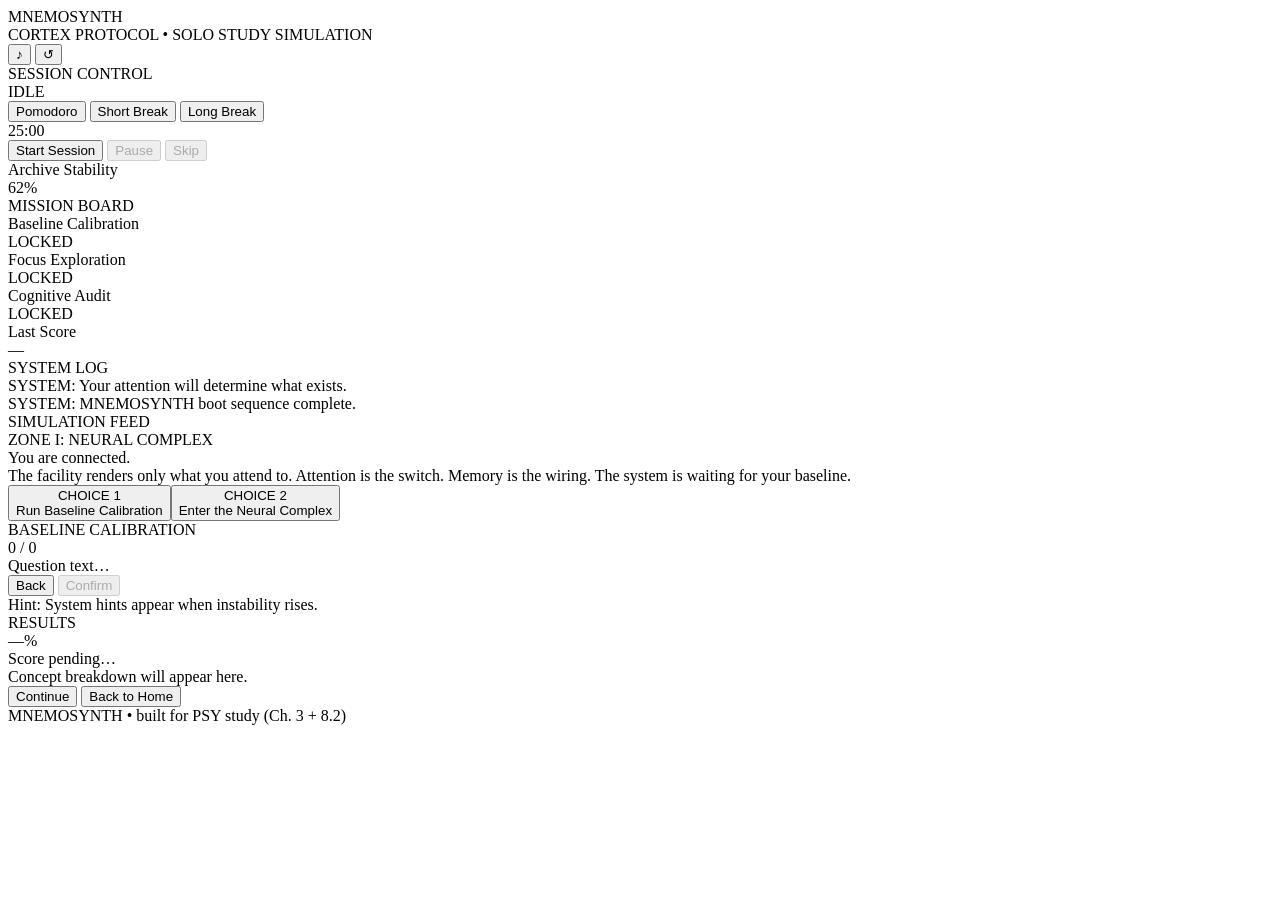
==== index.html @ 2e400c3a "The prototype." ====
<!doctype html>
<html lang="en">
<head>
  <meta charset="utf-8" />
  <meta name="viewport" content="width=device-width,initial-scale=1" />
  <title>MNEMOSYNTH</title>
  <link rel="stylesheet" href="./styles.css" />
</head>

<body>
  <!-- Background layers -->
  <div class="bg">
    <div class="starfield" aria-hidden="true"></div>
    <div class="vignette" aria-hidden="true"></div>
  </div>

  <header class="topbar">
    <div class="brand">
      <div class="brandMark" aria-hidden="true"></div>
      <div class="brandText">
        <div class="brandTitle">MNEMOSYNTH</div>
        <div class="brandSub">CORTEX PROTOCOL • SOLO STUDY SIMULATION</div>
      </div>
    </div>

    <div class="topControls">
      <button id="soundToggle" class="iconBtn" title="Sound">
        <span class="icon">♪</span>
      </button>
      <button id="resetBtn" class="iconBtn" title="Reset progress">
        <span class="icon">↺</span>
      </button>
    </div>
  </header>

  <main class="wrap">
    <!-- LEFT: Mission / Timer -->
    <section class="leftCol">
      <div class="card cardGlow">
        <div class="cardHeader">
          <div class="cardTitle">SESSION CONTROL</div>
          <div class="pill" id="sessionStatePill">IDLE</div>
        </div>

        <div class="timerBox">
          <div class="tabs" role="tablist" aria-label="Pomodoro modes">
            <button class="tab active" data-mode="focus" role="tab" aria-selected="true">Pomodoro</button>
            <button class="tab" data-mode="short" role="tab" aria-selected="false">Short Break</button>
            <button class="tab" data-mode="long" role="tab" aria-selected="false">Long Break</button>
          </div>

          <div class="timeReadout" id="timeReadout">25:00</div>

          <div class="timerBtns">
            <button id="startBtn" class="btn primary">Start Session</button>
            <button id="pauseBtn" class="btn ghost" disabled>Pause</button>
            <button id="skipBtn" class="btn ghost" disabled>Skip</button>
          </div>

          <div class="tinyRow">
            <div class="tinyLabel">Archive Stability</div>
            <div class="meter">
              <div class="meterFill" id="stabilityFill" style="width: 62%;"></div>
            </div>
            <div class="tinyValue" id="stabilityValue">62%</div>
          </div>
        </div>

        <div class="divider"></div>

        <div class="missionBoard">
          <div class="missionTitle">MISSION BOARD</div>
          <div class="missionItem">
            <div class="missionName">Baseline Calibration</div>
            <div class="missionTag" id="baselineTag">LOCKED</div>
          </div>
          <div class="missionItem">
            <div class="missionName">Focus Exploration</div>
            <div class="missionTag" id="focusTag">LOCKED</div>
          </div>
          <div class="missionItem">
            <div class="missionName">Cognitive Audit</div>
            <div class="missionTag" id="auditTag">LOCKED</div>
          </div>

          <div class="divider"></div>

          <div class="saveRow">
            <div class="saveLabel">Last Score</div>
            <div class="saveValue" id="lastScoreValue">—</div>
          </div>
        </div>
      </div>

      <div class="card">
        <div class="cardHeader">
          <div class="cardTitle">SYSTEM LOG</div>
        </div>
        <div id="terminal" class="terminal" role="log" aria-live="polite"></div>
      </div>
    </section>

    <!-- RIGHT: Story / Quiz -->
    <section class="rightCol">
      <div class="card storyCard">
        <div class="cardHeader">
          <div class="cardTitle">SIMULATION FEED</div>
          <div class="chip" id="chapterChip">ZONE I: NEURAL COMPLEX</div>
        </div>

        <div id="panel" class="panel">
          <div class="panelArt" aria-hidden="true">
            <div class="panelFrame"></div>
          </div>
          <div class="panelText">
            <div id="panelTitle" class="panelTitle">You are connected.</div>
            <div id="panelBody" class="panelBody">
              The facility renders only what you attend to. Your attention is the switch.
              Your memory is the wiring. The system is waiting for your baseline.
            </div>
          </div>
        </div>

        <div id="choices" class="choices"></div>
      </div>

      <div id="quizCard" class="card quizCard hidden" aria-live="polite">
        <div class="cardHeader">
          <div class="cardTitle" id="quizTitle">BASELINE CALIBRATION</div>
          <div class="pill" id="quizProgress">0 / 0</div>
        </div>

        <div class="quizBody">
          <div class="quizQ" id="quizQuestion">Question text…</div>
          <div class="quizOptions" id="quizOptions"></div>

          <div class="quizFooter">
            <button id="quizBackBtn" class="btn ghost hidden">Back</button>
            <button id="quizNextBtn" class="btn primary" disabled>Confirm</button>
          </div>

          <div class="hintRow">
            <span class="hintLabel">Hint:</span>
            <span id="hintText" class="hintText">System hints appear when instability rises.</span>
          </div>
        </div>
      </div>

      <div id="resultsCard" class="card hidden">
        <div class="cardHeader">
          <div class="cardTitle">RESULTS</div>
          <div class="pill" id="resultsPercent">—%</div>
        </div>
        <div class="resultsBody">
          <div class="resultsBig" id="resultsBig">Score pending…</div>
          <div class="resultsSmall" id="resultsSmall">Concept breakdown will appear here.</div>
          <div id="breakdown" class="breakdown"></div>

          <div class="resultsBtns">
            <button id="resultsContinueBtn" class="btn primary">Continue</button>
            <button id="resultsHomeBtn" class="btn ghost">Back to Home</button>
          </div>
        </div>
      </div>

    </section>
  </main>

  <footer class="footer">
    <span>MNEMOSYNTH • built for PSY study (Ch. 3 + 8.2)</span>
  </footer>

  <script type="module" src="./app.js"></script>
</body>
</html>
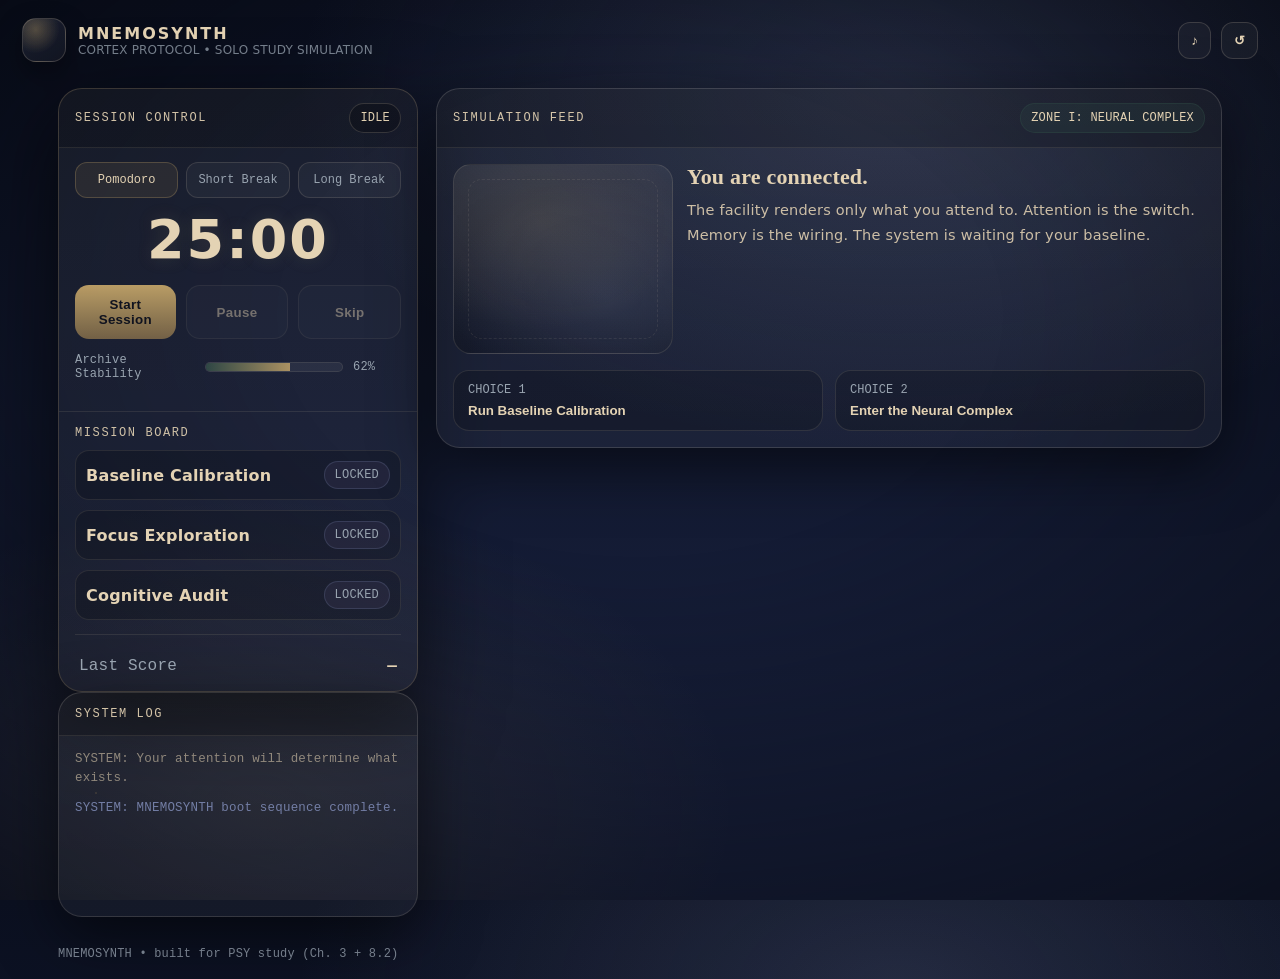
==== commit cda981f5: "Add MNEMOSYNTH site files" ====
--- a/index.html
+++ b/index.html
@@ -173,3 +173,4 @@
   <script type="module" src="./app.js"></script>
 </body>
 </html>
+
--- a/styles.css
+++ b/styles.css
@@ -0,0 +1,403 @@
+:root{
+  /* Your palette */
+  --midnight:#1A2342;
+  --gold:#C2A368;
+  --parchment:#E4D3B4;
+  --plum:#4A4066;
+  --moss:#2F4945;
+
+  --silver:#99A4B0;
+  --lilac:#818DB8;
+  --bronze:#7A6648;
+
+  --bg0:#0b1020;
+  --bg1:#0f1731;
+  --glass: rgba(255,255,255,.06);
+  --glass2: rgba(255,255,255,.08);
+  --border: rgba(228,211,180,.18);
+  --shadow: 0 18px 60px rgba(0,0,0,.55);
+
+  --radius: 18px;
+  --radius2: 24px;
+
+  --mono: ui-monospace, SFMono-Regular, Menlo, Monaco, Consolas, "Liberation Mono", "Courier New", monospace;
+  --sans: ui-sans-serif, system-ui, -apple-system, Segoe UI, Roboto, Helvetica, Arial, "Apple Color Emoji","Segoe UI Emoji";
+  --serif: ui-serif, Georgia, Cambria, "Times New Roman", Times, serif;
+}
+
+*{box-sizing:border-box}
+html,body{height:100%}
+body{
+  margin:0;
+  color: var(--parchment);
+  background: radial-gradient(1000px 600px at 70% 10%, rgba(129,141,184,.20), transparent 60%),
+              radial-gradient(800px 520px at 20% 90%, rgba(194,163,104,.12), transparent 60%),
+              linear-gradient(180deg, var(--bg0), var(--midnight));
+  font-family: var(--sans);
+  letter-spacing: .2px;
+  overflow-x:hidden;
+}
+
+.bg{position:fixed; inset:0; pointer-events:none; z-index:-2;}
+.starfield{
+  position:absolute; inset:-40px;
+  background:
+    radial-gradient(1px 1px at 15% 20%, rgba(228,211,180,.7) 50%, transparent 52%),
+    radial-gradient(1px 1px at 80% 30%, rgba(228,211,180,.5) 50%, transparent 52%),
+    radial-gradient(1px 1px at 35% 70%, rgba(228,211,180,.35) 50%, transparent 52%),
+    radial-gradient(1px 1px at 60% 85%, rgba(228,211,180,.35) 50%, transparent 52%),
+    radial-gradient(1px 1px at 90% 75%, rgba(228,211,180,.25) 50%, transparent 52%),
+    radial-gradient(2px 2px at 10% 85%, rgba(194,163,104,.35) 40%, transparent 42%);
+  filter: blur(.2px);
+  opacity:.75;
+}
+.vignette{
+  position:absolute; inset:0;
+  background: radial-gradient(1200px 800px at 50% 35%, transparent 30%, rgba(0,0,0,.55) 92%);
+}
+
+.topbar{
+  display:flex;
+  align-items:center;
+  justify-content:space-between;
+  padding: 18px 22px;
+}
+
+.brand{display:flex; gap:12px; align-items:center;}
+.brandMark{
+  width:44px; height:44px;
+  border-radius: 14px;
+  background:
+    radial-gradient(circle at 30% 25%, rgba(194,163,104,.35), transparent 55%),
+    linear-gradient(145deg, rgba(129,141,184,.16), rgba(255,255,255,.04));
+  border:1px solid rgba(228,211,180,.20);
+  box-shadow: 0 10px 26px rgba(0,0,0,.35);
+}
+.brandTitle{
+  font-weight:800;
+  letter-spacing: 2px;
+  color: var(--parchment);
+}
+.brandSub{
+  font-size:12px;
+  opacity:.75;
+  color: var(--silver);
+}
+
+.topControls{display:flex; gap:10px;}
+.iconBtn{
+  background: rgba(255,255,255,.04);
+  border:1px solid rgba(228,211,180,.18);
+  color: var(--parchment);
+  border-radius: 12px;
+  padding:10px 12px;
+  cursor:pointer;
+  transition: transform .12s ease, background .12s ease;
+}
+.iconBtn:hover{transform: translateY(-1px); background: rgba(255,255,255,.06);}
+.icon{font-weight:700}
+
+.wrap{
+  max-width: 1200px;
+  margin: 0 auto;
+  padding: 8px 18px 20px;
+  display:grid;
+  grid-template-columns: 360px 1fr;
+  gap: 18px;
+}
+
+@media (max-width: 980px){
+  .wrap{grid-template-columns: 1fr; }
+}
+
+.card{
+  background: linear-gradient(180deg, rgba(255,255,255,.06), rgba(255,255,255,.04));
+  border:1px solid rgba(228,211,180,.14);
+  border-radius: var(--radius2);
+  box-shadow: var(--shadow);
+  overflow:hidden;
+}
+
+.cardGlow{
+  border:1px solid rgba(194,163,104,.22);
+  box-shadow: 0 24px 80px rgba(0,0,0,.62);
+}
+
+.cardHeader{
+  padding: 14px 16px;
+  display:flex;
+  justify-content:space-between;
+  align-items:center;
+  border-bottom:1px solid rgba(228,211,180,.10);
+  background: rgba(0,0,0,.18);
+}
+.cardTitle{
+  font-family: var(--mono);
+  font-size: 12px;
+  letter-spacing: 1.6px;
+  opacity:.92;
+}
+.pill{
+  font-family: var(--mono);
+  font-size: 12px;
+  padding: 7px 10px;
+  border-radius: 999px;
+  border:1px solid rgba(228,211,180,.18);
+  background: rgba(0,0,0,.22);
+  color: var(--parchment);
+}
+.chip{
+  font-family: var(--mono);
+  font-size: 12px;
+  padding: 7px 10px;
+  border-radius: 999px;
+  background: rgba(47,73,69,.25);
+  border:1px solid rgba(47,73,69,.45);
+  color: var(--parchment);
+}
+
+.timerBox{padding: 14px 16px 16px;}
+.tabs{display:flex; gap:8px; margin-bottom:10px;}
+.tab{
+  flex:1;
+  background: rgba(255,255,255,.04);
+  border:1px solid rgba(228,211,180,.14);
+  color: var(--silver);
+  border-radius: 12px;
+  padding:10px 10px;
+  cursor:pointer;
+  font-family: var(--mono);
+  font-size: 12px;
+  transition: background .12s ease, transform .12s ease;
+}
+.tab:hover{transform: translateY(-1px)}
+.tab.active{
+  background: rgba(194,163,104,.10);
+  border-color: rgba(194,163,104,.28);
+  color: var(--parchment);
+}
+
+.timeReadout{
+  font-size: 54px;
+  font-weight: 800;
+  letter-spacing: 2px;
+  text-align:center;
+  margin: 6px 0 14px;
+  color: var(--parchment);
+  text-shadow: 0 0 18px rgba(194,163,104,.14);
+}
+
+.timerBtns{display:flex; gap:10px;}
+.btn{
+  border:none;
+  border-radius: 14px;
+  padding: 12px 14px;
+  cursor:pointer;
+  font-weight: 700;
+  letter-spacing: .3px;
+  flex:1;
+  transition: transform .12s ease, background .12s ease, opacity .12s ease;
+}
+.btn:disabled{opacity:.45; cursor:not-allowed}
+.btn:hover:not(:disabled){transform: translateY(-1px)}
+.primary{
+  background: linear-gradient(180deg, rgba(194,163,104,.95), rgba(122,102,72,.92));
+  color: #10131f;
+}
+.ghost{
+  background: rgba(255,255,255,.04);
+  border:1px solid rgba(228,211,180,.16);
+  color: var(--parchment);
+}
+
+.tinyRow{
+  margin-top: 14px;
+  display:grid;
+  grid-template-columns: 120px 1fr 48px;
+  gap:10px;
+  align-items:center;
+  font-size: 12px;
+  color: var(--silver);
+  font-family: var(--mono);
+}
+.meter{
+  height:10px;
+  border-radius:999px;
+  background: rgba(255,255,255,.06);
+  border:1px solid rgba(228,211,180,.10);
+  overflow:hidden;
+}
+.meterFill{
+  height:100%;
+  background: linear-gradient(90deg, rgba(47,73,69,.9), rgba(194,163,104,.85));
+}
+
+.divider{height:1px; background: rgba(228,211,180,.10); margin: 14px 0;}
+
+.missionBoard{padding: 0 16px 16px;}
+.missionTitle{font-family: var(--mono); font-size: 12px; letter-spacing: 1.6px; opacity:.9; margin-bottom:10px;}
+.missionItem{
+  display:flex; justify-content:space-between; align-items:center;
+  padding: 10px 10px;
+  border-radius: 14px;
+  background: rgba(0,0,0,.18);
+  border:1px solid rgba(228,211,180,.10);
+  margin-bottom: 10px;
+}
+.missionName{color: var(--parchment); font-weight:700}
+.missionTag{
+  font-family: var(--mono);
+  font-size: 12px;
+  padding: 6px 10px;
+  border-radius:999px;
+  background: rgba(74,64,102,.25);
+  border:1px solid rgba(129,141,184,.22);
+  color: var(--silver);
+}
+
+.saveRow{
+  display:flex; justify-content:space-between; align-items:center;
+  padding: 8px 4px 0;
+  font-family: var(--mono);
+  color: var(--silver);
+}
+.saveValue{color: var(--parchment); font-weight:800}
+
+.terminal{
+  padding: 14px 16px 16px;
+  font-family: var(--mono);
+  font-size: 12.5px;
+  line-height: 1.55;
+  color: rgba(228,211,180,.88);
+  min-height: 180px;
+}
+.logLine{opacity:.95; margin-bottom:10px}
+.logSys{color: rgba(129,141,184,.90)}
+.logWarn{color: rgba(194,163,104,.92)}
+.logOk{color: rgba(47,73,69,.95)}
+.logFaint{opacity:.65}
+
+.storyCard .panel{padding: 16px; display:grid; grid-template-columns: 220px 1fr; gap: 14px;}
+@media (max-width: 980px){
+  .storyCard .panel{grid-template-columns: 1fr; }
+}
+.panelArt{
+  min-height: 190px;
+  border-radius: 18px;
+  background:
+    radial-gradient(260px 180px at 40% 30%, rgba(194,163,104,.14), transparent 60%),
+    radial-gradient(240px 180px at 70% 70%, rgba(129,141,184,.16), transparent 65%),
+    linear-gradient(180deg, rgba(255,255,255,.06), rgba(0,0,0,.20));
+  border:1px solid rgba(228,211,180,.12);
+  position:relative;
+  overflow:hidden;
+}
+.panelFrame{
+  position:absolute; inset:14px;
+  border-radius: 14px;
+  border:1px dashed rgba(228,211,180,.22);
+  opacity:.45;
+}
+.panelTitle{
+  font-family: var(--serif);
+  font-size: 22px;
+  font-weight: 800;
+  margin-bottom: 8px;
+  color: var(--parchment);
+}
+.panelBody{
+  font-size: 14.5px;
+  line-height: 1.7;
+  color: rgba(228,211,180,.88);
+}
+
+.choices{
+  padding: 0 16px 16px;
+  display:flex;
+  gap: 12px;
+  flex-wrap:wrap;
+}
+.choiceBtn{
+  flex: 1 1 240px;
+  background: rgba(0,0,0,.18);
+  border:1px solid rgba(228,211,180,.12);
+  color: var(--parchment);
+  border-radius: 16px;
+  padding: 12px 14px;
+  cursor:pointer;
+  text-align:left;
+  transition: transform .12s ease, background .12s ease, border-color .12s ease;
+}
+.choiceBtn:hover{
+  transform: translateY(-1px);
+  background: rgba(255,255,255,.05);
+  border-color: rgba(194,163,104,.22);
+}
+.choiceTop{
+  font-family: var(--mono);
+  font-size: 12px;
+  color: var(--silver);
+  margin-bottom: 6px;
+}
+.choiceMain{font-weight:800}
+
+.quizCard .quizBody{padding: 16px;}
+.hidden{display:none !important;}
+.quizQ{
+  font-size: 18px;
+  font-weight: 800;
+  line-height:1.4;
+  margin-bottom: 14px;
+}
+.quizOptions{display:flex; flex-direction:column; gap:10px; margin-bottom: 14px;}
+.optionBtn{
+  background: rgba(0,0,0,.20);
+  border:1px solid rgba(228,211,180,.12);
+  color: rgba(228,211,180,.90);
+  border-radius: 16px;
+  padding: 12px 12px;
+  cursor:pointer;
+  text-align:left;
+  transition: transform .12s ease, border-color .12s ease, background .12s ease;
+}
+.optionBtn:hover{transform: translateY(-1px); border-color: rgba(194,163,104,.22);}
+.optionBtn.selected{
+  border-color: rgba(194,163,104,.42);
+  background: rgba(194,163,104,.08);
+}
+
+.quizFooter{display:flex; gap:10px; align-items:center; margin-top: 4px;}
+
+.hintRow{
+  margin-top: 12px;
+  font-family: var(--mono);
+  font-size: 12px;
+  color: var(--silver);
+}
+.hintLabel{color: rgba(194,163,104,.95)}
+.hintText{opacity:.9}
+
+.resultsBody{padding: 16px;}
+.resultsBig{font-size: 28px; font-weight: 900; margin: 6px 0 8px;}
+.resultsSmall{color: var(--silver); margin-bottom: 14px; line-height:1.5}
+.breakdown{display:flex; flex-direction:column; gap:10px; margin-bottom: 14px;}
+.breakRow{
+  display:flex; justify-content:space-between; align-items:center;
+  padding: 10px 12px;
+  border-radius: 16px;
+  border:1px solid rgba(228,211,180,.12);
+  background: rgba(0,0,0,.16);
+}
+.breakKey{font-family: var(--mono); color: var(--silver); font-size: 12px; letter-spacing: .8px;}
+.breakVal{font-weight:900; color: var(--parchment);}
+
+.resultsBtns{display:flex; gap:10px;}
+
+.footer{
+  max-width: 1200px;
+  margin: 0 auto;
+  padding: 10px 18px 18px;
+  font-family: var(--mono);
+  color: rgba(153,164,176,.75);
+  font-size: 12px;
+}
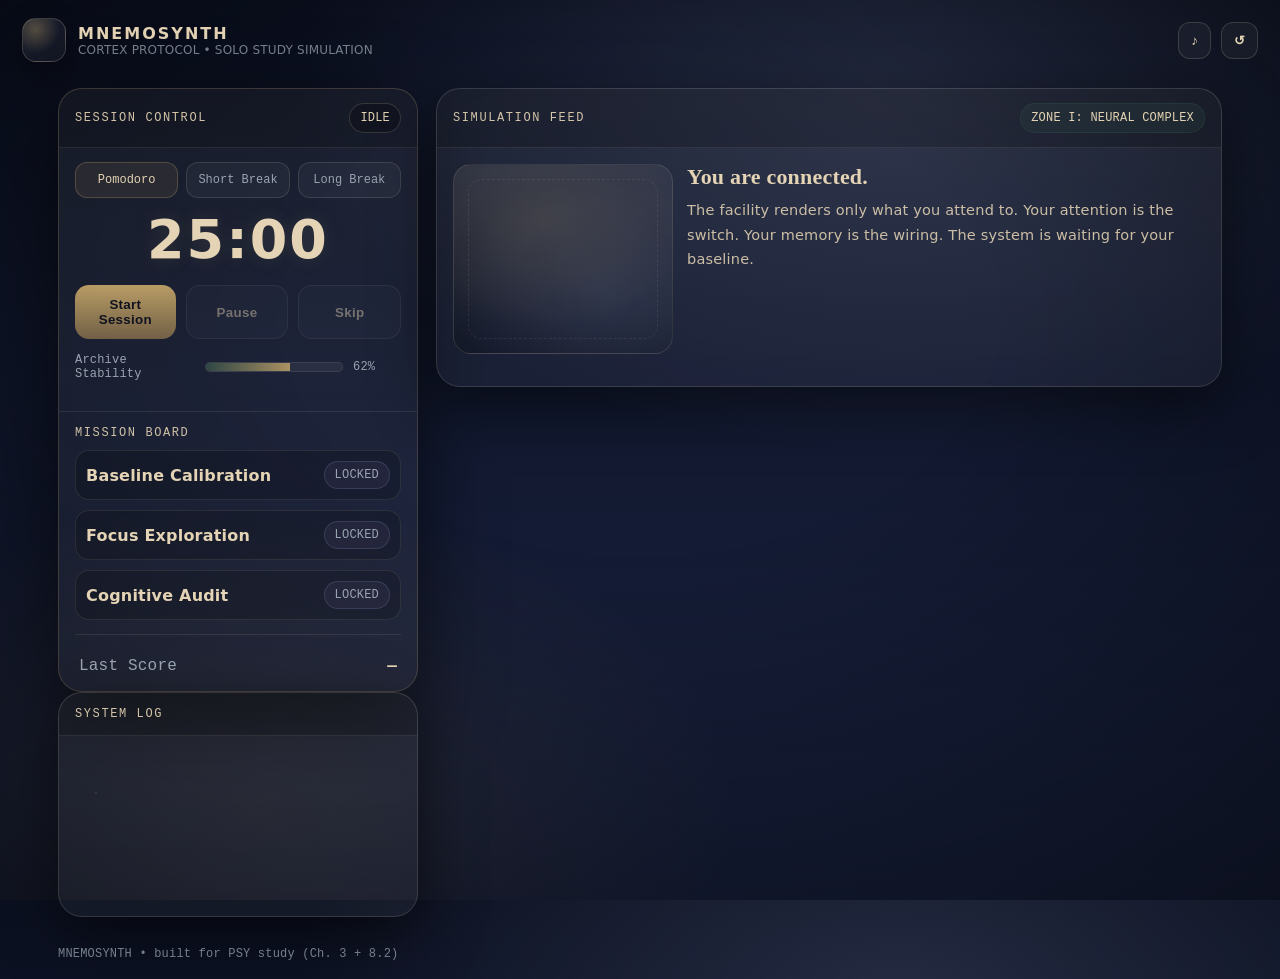
==== commit db690bd8: "a quick checkup" ====
--- a/index.html
+++ b/index.html
@@ -170,7 +170,7 @@
     <span>MNEMOSYNTH • built for PSY study (Ch. 3 + 8.2)</span>
   </footer>
 
-  <script type="module" src="./app.js"></script>
+  <!-- <script type="module" src="./app.js"></script> -->
 </body>
 </html>
 
--- a/styles.css
+++ b/styles.css
@@ -401,3 +401,68 @@
   color: rgba(153,164,176,.75);
   font-size: 12px;
 }
+
+/* =============================
+   NARRATIVE CONSEQUENCES
+   Amygdala = FEAR SPIKE
+   Hippocampus = MEMORY GLITCH
+   ============================= */
+
+/* FEAR SPIKE: deeper vignette + warm threat tint + subtle pulse */
+body.fear .vignette{
+  background: radial-gradient(1200px 800px at 50% 35%, transparent 22%, rgba(0,0,0,.78) 92%);
+}
+
+body.fear::before{
+  content:"";
+  position: fixed;
+  inset: 0;
+  pointer-events: none;
+  z-index: -1; /* stays behind UI, above background */
+  background:
+    radial-gradient(900px 500px at 50% 30%, rgba(194,163,104,.10), transparent 60%),
+    radial-gradient(700px 420px at 50% 60%, rgba(255,90,90,.10), transparent 65%);
+  animation: fearPulse 1.25s ease-in-out infinite;
+  mix-blend-mode: screen;
+  opacity: .55;
+}
+
+@keyframes fearPulse{
+  0%,100%{ transform: scale(1); filter: saturate(1); opacity:.45; }
+  50%{ transform: scale(1.015); filter: saturate(1.15); opacity:.65; }
+}
+
+/* MEMORY GLITCH: flicker overlay */
+body.memoryGlitch::after{
+  content:"";
+  position: fixed;
+  inset: 0;
+  pointer-events: none;
+  z-index: -1;
+  background:
+    repeating-linear-gradient(
+      0deg,
+      rgba(228,211,180,.05) 0px,
+      rgba(228,211,180,.05) 1px,
+      transparent 2px,
+      transparent 5px
+    );
+  opacity: .25;
+  animation: glitchFlicker .22s infinite steps(2, end);
+  mix-blend-mode: overlay;
+}
+
+@keyframes glitchFlicker{
+  0%{ transform: translateY(0); opacity:.12; }
+  50%{ transform: translateY(-1px); opacity:.28; }
+  100%{ transform: translateY(1px); opacity:.18; }
+}
+
+/* Make the story panel feel “unstable” during memory glitch */
+body.memoryGlitch .panelArt{
+  filter: contrast(1.05) saturate(1.1);
+}
+body.memoryGlitch .panelTitle,
+body.memoryGlitch .panelBody{
+  text-shadow: 0 0 12px rgba(129,141,184,.18);
+}
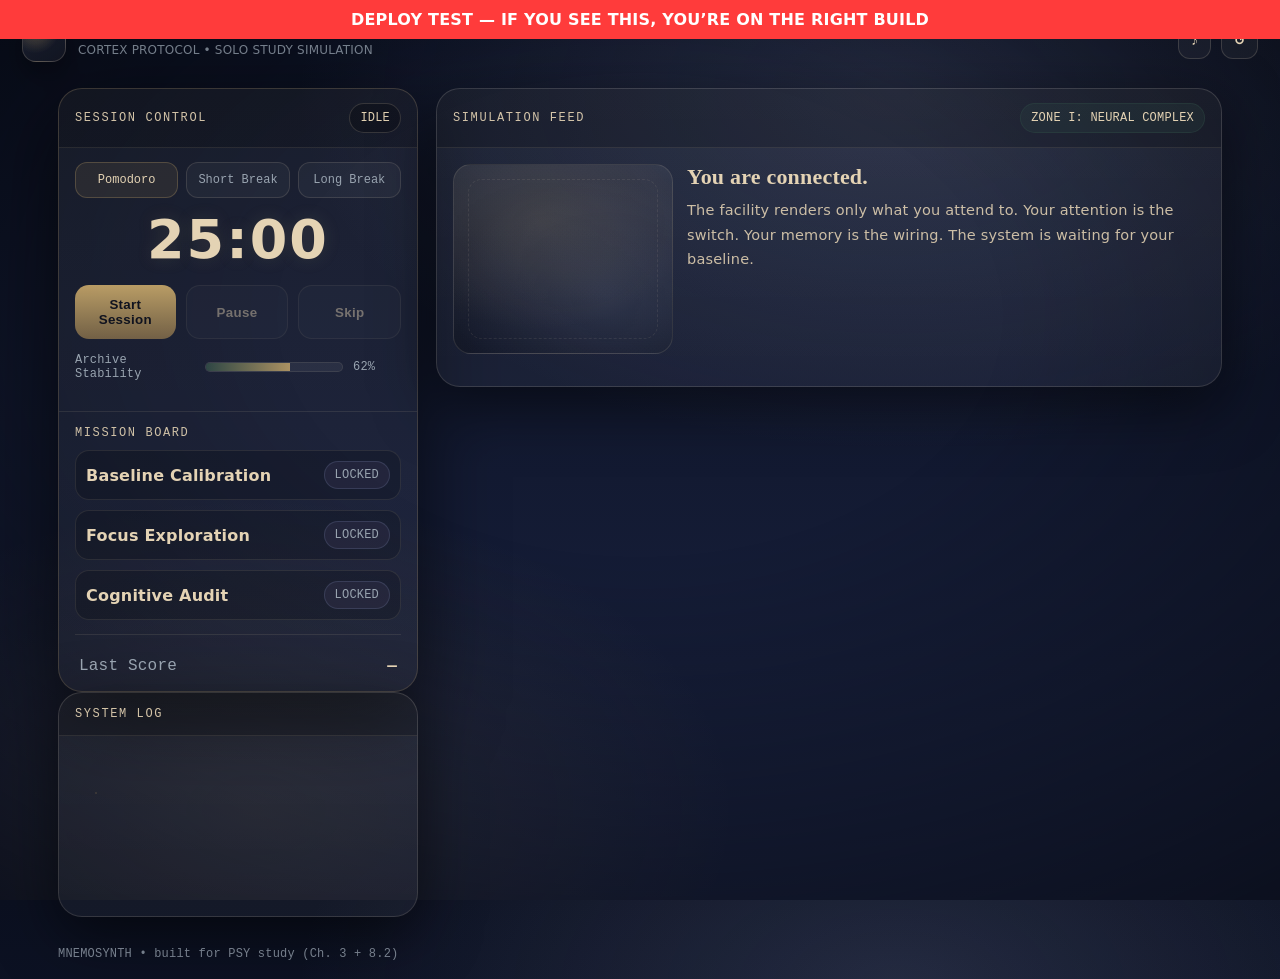
==== commit 3095a525: "another fix" ====
--- a/index.html
+++ b/index.html
@@ -8,6 +8,11 @@
 </head>
 
 <body>
+  <div style="position:fixed;top:0;left:0;right:0;z-index:9999;
+background:#ff3b3b;color:white;padding:10px;font-weight:700;text-align:center;">
+DEPLOY TEST — IF YOU SEE THIS, YOU’RE ON THE RIGHT BUILD
+</div>
+
   <!-- Background layers -->
   <div class="bg">
     <div class="starfield" aria-hidden="true"></div>
@@ -170,7 +175,7 @@
     <span>MNEMOSYNTH • built for PSY study (Ch. 3 + 8.2)</span>
   </footer>
 
-  <!-- <script type="module" src="./app.js"></script> -->
+   <script src="./app.js?v=1"></script> 
 </body>
 </html>
 
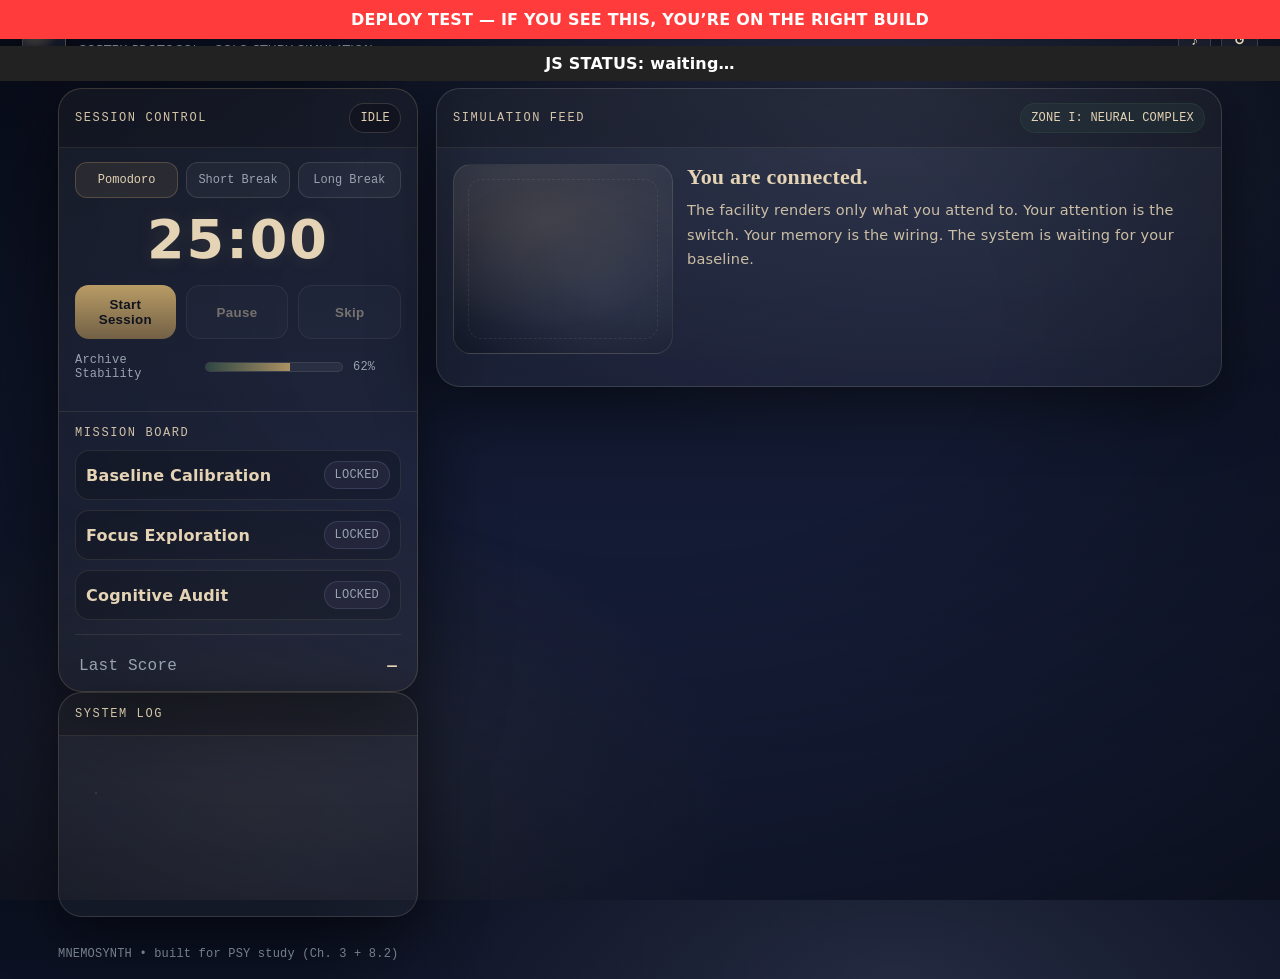
==== commit b26610ea: "WORKKKK" ====
--- a/index.html
+++ b/index.html
@@ -11,6 +11,12 @@
   <div style="position:fixed;top:0;left:0;right:0;z-index:9999;
 background:#ff3b3b;color:white;padding:10px;font-weight:700;text-align:center;">
 DEPLOY TEST — IF YOU SEE THIS, YOU’RE ON THE RIGHT BUILD
+
+<div id="jsStatus" style="position:fixed;top:46px;left:0;right:0;z-index:10000;
+background:#222;color:#fff;padding:8px 10px;font-weight:700;text-align:center;">
+JS STATUS: waiting…
+</div>
+
 </div>
 
   <!-- Background layers -->
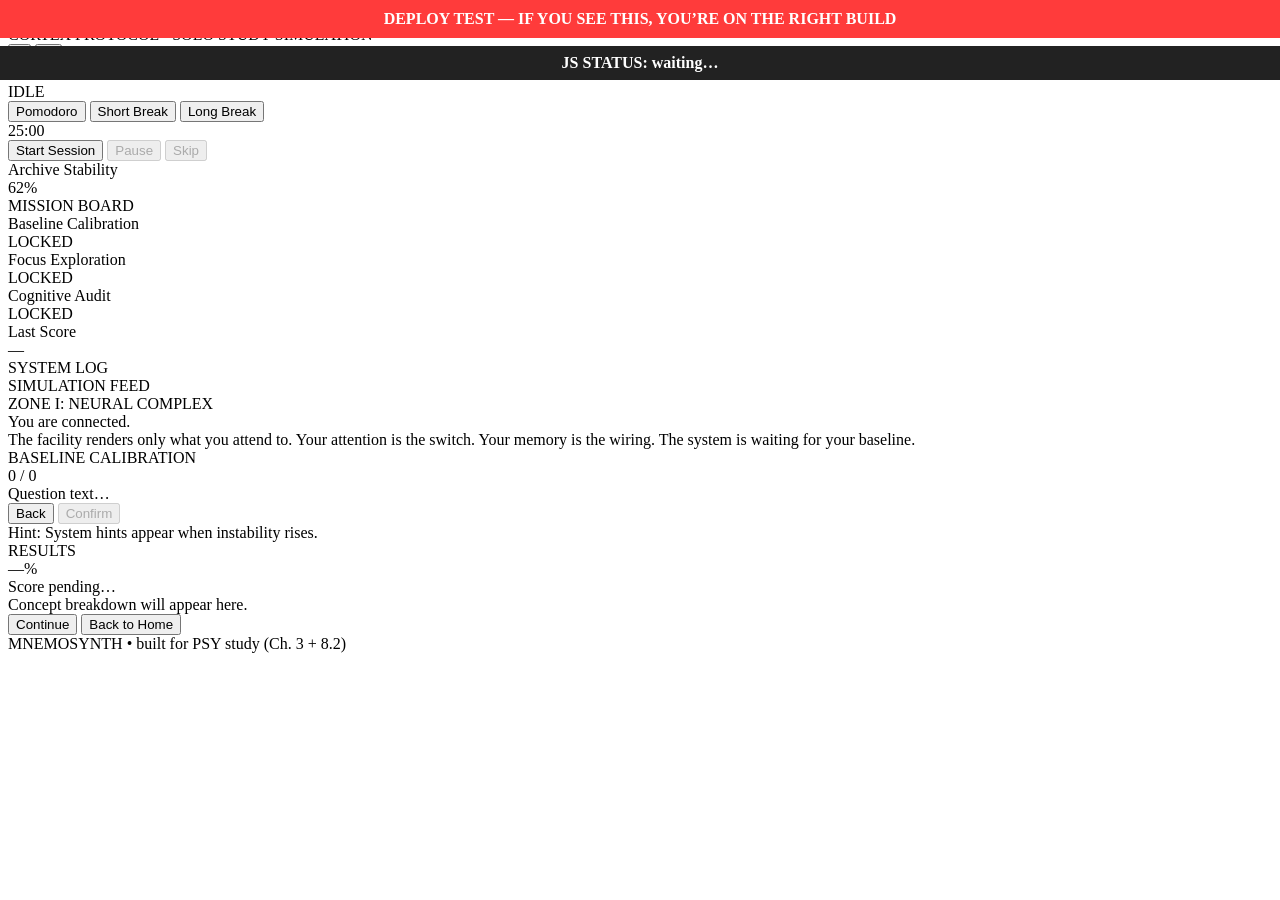
==== commit 46192f0e: "please please" ====
--- a/index.html
+++ b/index.html
@@ -1,9 +1,11 @@
 <!doctype html>
 <html lang="en">
 <head>
+  
   <meta charset="utf-8" />
   <meta name="viewport" content="width=device-width,initial-scale=1" />
   <title>MNEMOSYNTH</title>
+  <base href="/MNEMOSYNTH/">
   <link rel="stylesheet" href="./styles.css" />
 </head>
 
@@ -181,7 +183,8 @@
     <span>MNEMOSYNTH • built for PSY study (Ch. 3 + 8.2)</span>
   </footer>
 
-   <script src="./app.js?v=1"></script> 
+  <script type="module" src="./app.js"></script>
+
 </body>
 </html>
 
